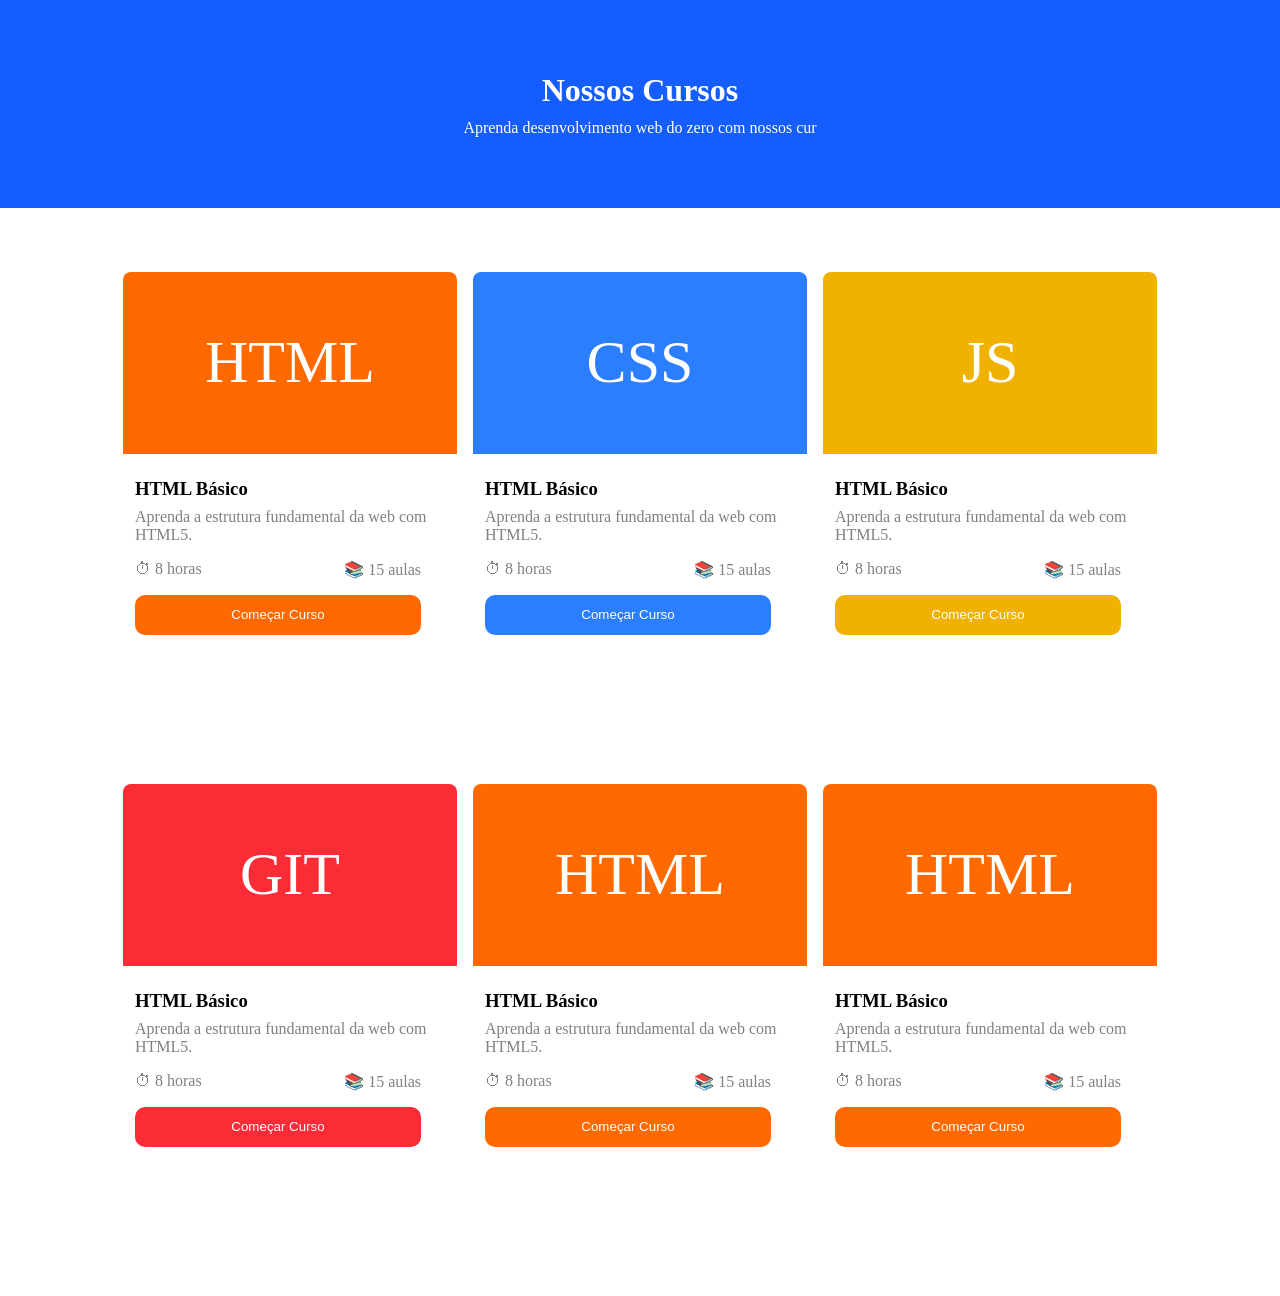
==== cursos.html @ 12e11ce9 "feat: adicionada pagina html e css" ====
<!doctype html>
<html lang="en">
  <head>
    <meta charset="UTF-8" />
    <meta name="viewport" content="width=device-width, initial-scale=1.0" />
    <title>cursos</title>
    <link rel="stylesheet" href="cursos.css" />
  </head>
  <body>
    <div class="tittle">
      <h1>Nossos Cursos</h1>
      <p>Aprenda desenvolvimento web do zero com nossos cur</p>
    </div>
    <div class="cards">
      <div class="cardsalign">
        <div class="card">
          <div class="bg html"><p>HTML</p></div>
          <div class="descs">
            <h3>HTML Básico</h3>
            <p class="desc">
              Aprenda a estrutura fundamental da web com HTML5.
            </p>
            <div class="details">
              <p>⏱ 8 horas</p>
              <p>📚 15 aulas</p>
            </div>
            <button class="html btn">Começar Curso</button>
          </div>
        </div>
        <div class="card">
          <div class="bg css"><p>CSS</p></div>
          <div class="descs">
            <h3>HTML Básico</h3>
            <p class="desc">
              Aprenda a estrutura fundamental da web com HTML5.
            </p>
            <div class="details">
              <p>⏱ 8 horas</p>
              <p>📚 15 aulas</p>
            </div>
            <button class="css btn">Começar Curso</button>
          </div>
        </div>
        <div class="card">
          <div class="bg js"><p>JS</p></div>
          <div class="descs">
            <h3>HTML Básico</h3>
            <p class="desc">
              Aprenda a estrutura fundamental da web com HTML5.
            </p>
            <div class="details">
              <p>⏱ 8 horas</p>
              <p>📚 15 aulas</p>
            </div>
            <button class="js btn">Começar Curso</button>
          </div>
        </div>
      </div>
      <div class="cardsalign">
        <div class="card">
          <div class="bg git"><p>GIT</p></div>
          <div class="descs">
            <h3>HTML Básico</h3>
            <p class="desc">
              Aprenda a estrutura fundamental da web com HTML5.
            </p>
            <div class="details">
              <p>⏱ 8 horas</p>
              <p>📚 15 aulas</p>
            </div>
            <button class="git btn">Começar Curso</button>
          </div>
        </div>
        <div class="card">
          <div class="bg html"><p>HTML</p></div>
          <div class="descs">
            <h3>HTML Básico</h3>
            <p class="desc">
              Aprenda a estrutura fundamental da web com HTML5.
            </p>
            <div class="details">
              <p>⏱ 8 horas</p>
              <p>📚 15 aulas</p>
            </div>
            <button class="html btn">Começar Curso</button>
          </div>
        </div>
        <div class="card">
          <div class="bg html"><p>HTML</p></div>
          <div class="descs">
            <h3>HTML Básico</h3>
            <p class="desc">
              Aprenda a estrutura fundamental da web com HTML5.
            </p>
            <div class="details">
              <p>⏱ 8 horas</p>
              <p>📚 15 aulas</p>
            </div>
            <button class="html btn">Começar Curso</button>
          </div>
        </div>
      </div>
    </div>
  </body>
</html>
---- cursos.css ----
*{
    box-sizing: border-box;
    margin: 0px;
    padding: 0px;
}

body{
    width: 100%;
    height: 100vh;
}

.tittle{
    display: flex;
    justify-content: center;
    align-items: center;
    background-color: #155DFC;
    color: white;
    flex-direction: column;
    gap: 10px;
    width: 100%;
    height: 208px;
}

.cards{
    display: flex;
    justify-content: center;
    align-items: center;
    flex-direction: column;
    width: 100%;
    height: 1024px;
    margin-top: 64px;
}
.cardsalign{
    display: flex;
    height: 100%;
    gap: 16px;
}

.card{
    display: flex;
    justify-content: center;
    align-items: center;
    flex-direction: column;
    width: 334px;
    height: 444px;
}

.bg{
    display: flex;
    justify-content: center;
    align-items: center;
    width: 334px;
    height: 192px;
    border-radius: 8px 8px 0px 0px;
    color: white;
}
.html{
    background: #FF6900;
}
.css{
    background: #2B7FFF;
}

.js{
    background: #F0B100;
}
.git{
    background: #FB2C36;
}

.bg p{
    font-size: 60px;
}

.descs{
    display: flex;
    flex-direction: column;
    width: 334px;
    height: 252px;
    margin-top: 24px;
    margin-left: 24px;
}

.desc{
    margin-top: 8px;
    color: gray;
}

.details{
    display: flex;
    justify-content: space-between;
    margin: 16px 0px 16px 0px;
    color: gray;
    width: 286px;
}

.btn{
    margin-bottom: 24px;
    color: white;
    height: 40px;
    width: 286px;
    border-radius: 10px;
    border: none;
}
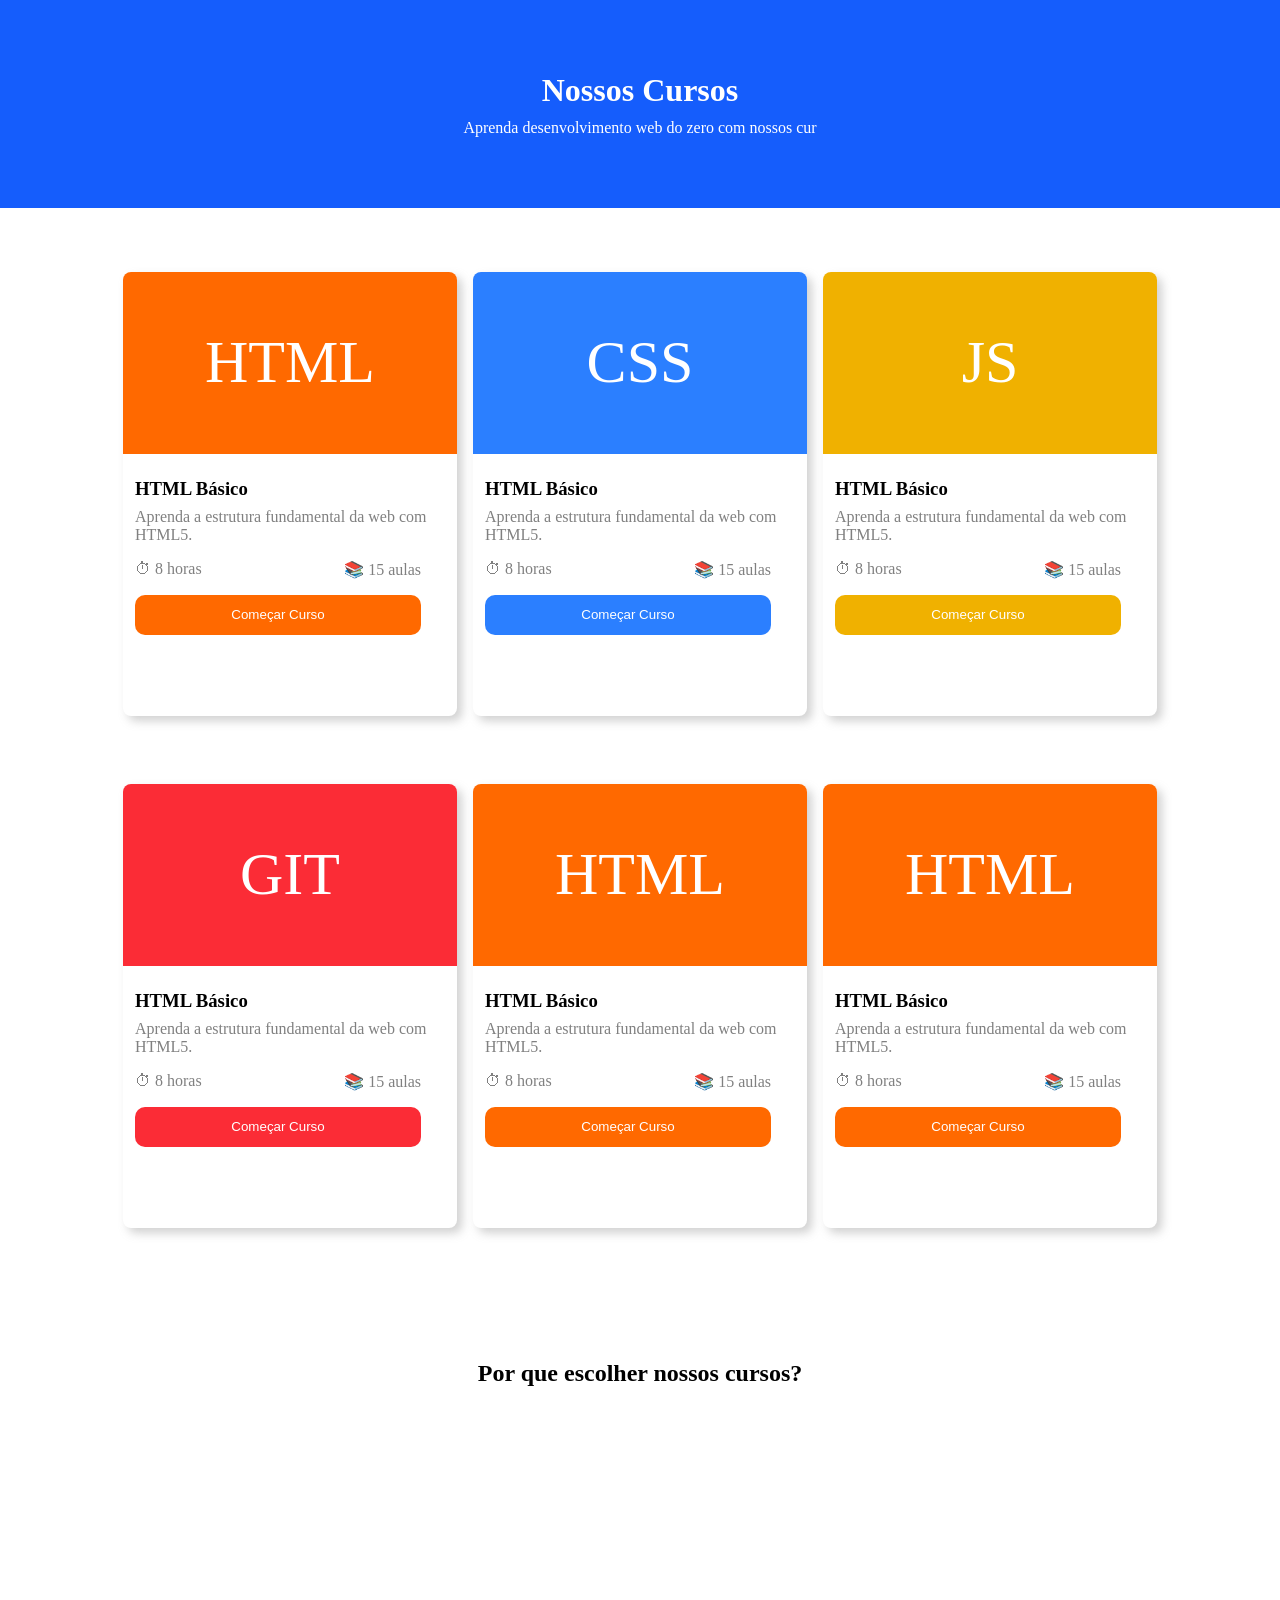
==== commit b23edec1: "style:quase finalizada estilizacao da pagina cursos" ====
--- a/cursos.html
+++ b/cursos.html
@@ -101,5 +101,14 @@
         </div>
       </div>
     </div>
+
+    <div class="why">
+      <h2 style="margin-bottom: 48px">Por que escolher nossos cursos?</h2>
+      <div>
+        <div></div>
+        <div></div>
+      </div>
+      
+    </div>
   </body>
 </html>
--- a/cursos.css
+++ b/cursos.css
@@ -43,6 +43,8 @@
     flex-direction: column;
     width: 334px;
     height: 444px;
+    box-shadow: 5px 5px 10px #88888862;
+    border-radius: 8px;
 }
 
 .bg{
@@ -103,4 +105,11 @@
     border: none;
 }
 
+.why{
+    display: flex;
+    justify-content: center;
+    width: 100%;
+    height: 388px;
+    padding: 64px 0px 64px 0px;
+}
  
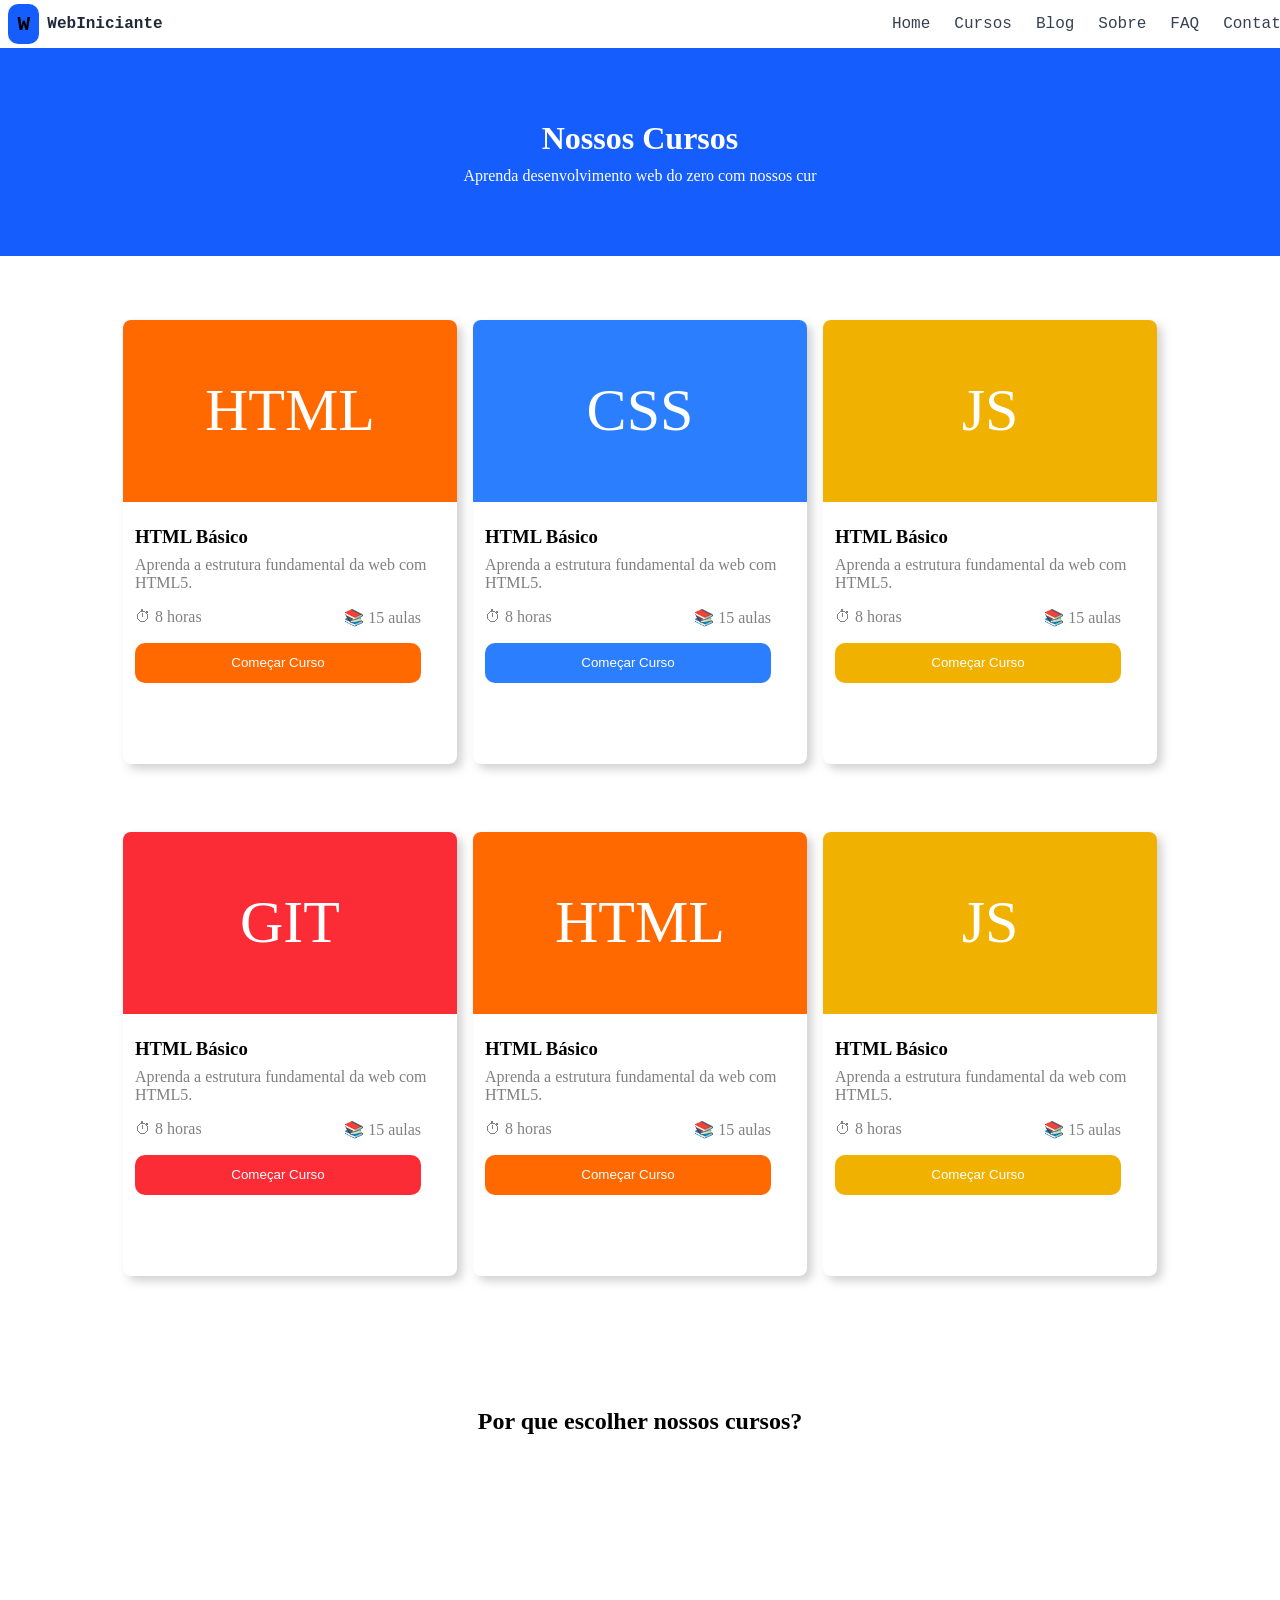
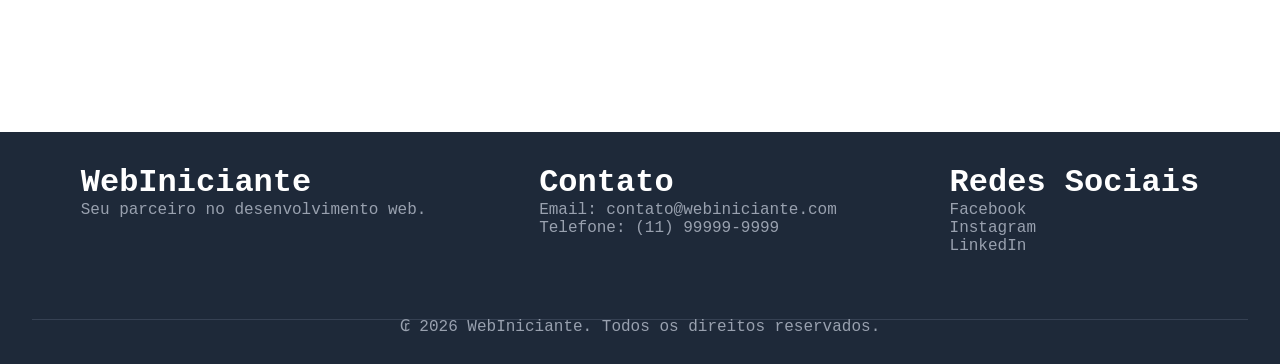
==== commit 7a30bd1e: "fix: ajustando conflitos" ====
--- a/cursos.html
+++ b/cursos.html
@@ -4,111 +4,153 @@
     <meta charset="UTF-8" />
     <meta name="viewport" content="width=device-width, initial-scale=1.0" />
     <title>cursos</title>
-    <link rel="stylesheet" href="cursos.css" />
+    <link rel="stylesheet" href="style.css" />
   </head>
   <body>
-    <div class="tittle">
-      <h1>Nossos Cursos</h1>
-      <p>Aprenda desenvolvimento web do zero com nossos cur</p>
-    </div>
-    <div class="cards">
-      <div class="cardsalign">
-        <div class="card">
-          <div class="bg html"><p>HTML</p></div>
-          <div class="descs">
-            <h3>HTML Básico</h3>
-            <p class="desc">
-              Aprenda a estrutura fundamental da web com HTML5.
-            </p>
-            <div class="details">
-              <p>⏱ 8 horas</p>
-              <p>📚 15 aulas</p>
+    <header>
+      <div id="text-hf">
+        <h1 id="text1-hf">W</h1>
+        <p id="text2-hf">WebIniciante</p>
+      </div>
+
+      <div id="text3-hf">
+        <p>Home</p>
+        <p>Cursos</p>
+        <p>Blog</p>
+        <p>Sobre</p>
+        <p>FAQ</p>
+        <p>Contato</p>
+      </div>
+    </header>
+    <div>
+      <div class="tittle-cursos">
+        <h1>Nossos Cursos</h1>
+        <p>Aprenda desenvolvimento web do zero com nossos cur</p>
+      </div>
+      <div class="cards-cursos">
+        <div class="cardsalign-cursos">
+          <div class="card-cursos">
+            <div class="bg-cursos html-cursos"><p>HTML</p></div>
+            <div class="descs-cursos">
+              <h3>HTML Básico</h3>
+              <p class="desc-cursos">
+                Aprenda a estrutura fundamental da web com HTML5.
+              </p>
+              <div class="details-cursos">
+                <p>⏱ 8 horas</p>
+                <p>📚 15 aulas</p>
+              </div>
+              <button class="html-cursos btn-cursos">Começar Curso</button>
             </div>
-            <button class="html btn">Começar Curso</button>
+          </div>
+          <div class="card-cursos">
+            <div class="bg-cursos css-cursos"><p>CSS</p></div>
+            <div class="descs-cursos">
+              <h3>HTML Básico</h3>
+              <p class="desc-cursos">
+                Aprenda a estrutura fundamental da web com HTML5.
+              </p>
+              <div class="details-cursos">
+                <p>⏱ 8 horas</p>
+                <p>📚 15 aulas</p>
+              </div>
+              <button class="css-cursos btn-cursos">Começar Curso</button>
+            </div>
+          </div>
+          <div class="card-cursos">
+            <div class="bg-cursos js-cursos"><p>JS</p></div>
+            <div class="descs-cursos">
+              <h3>HTML Básico</h3>
+              <p class="desc-cursos">
+                Aprenda a estrutura fundamental da web com HTML5.
+              </p>
+              <div class="details-cursos">
+                <p>⏱ 8 horas</p>
+                <p>📚 15 aulas</p>
+              </div>
+              <button class="js-cursos btn-cursos">Começar Curso</button>
+            </div>
           </div>
         </div>
-        <div class="card">
-          <div class="bg css"><p>CSS</p></div>
-          <div class="descs">
-            <h3>HTML Básico</h3>
-            <p class="desc">
-              Aprenda a estrutura fundamental da web com HTML5.
-            </p>
-            <div class="details">
-              <p>⏱ 8 horas</p>
-              <p>📚 15 aulas</p>
+        <div class="cardsalign-cursos">
+          <div class="card-cursos">
+            <div class="bg-cursos git-cursos"><p>GIT</p></div>
+            <div class="descs-cursos">
+              <h3>HTML Básico</h3>
+              <p class="desc-cursos">
+                Aprenda a estrutura fundamental da web com HTML5.
+              </p>
+              <div class="details-cursos">
+                <p>⏱ 8 horas</p>
+                <p>📚 15 aulas</p>
+              </div>
+              <button class="git-cursos btn-cursos">Começar Curso</button>
             </div>
-            <button class="css btn">Começar Curso</button>
           </div>
-        </div>
-        <div class="card">
-          <div class="bg js"><p>JS</p></div>
-          <div class="descs">
-            <h3>HTML Básico</h3>
-            <p class="desc">
-              Aprenda a estrutura fundamental da web com HTML5.
-            </p>
-            <div class="details">
-              <p>⏱ 8 horas</p>
-              <p>📚 15 aulas</p>
+          <div class="card-cursos">
+            <div class="bg-cursos html-cursos"><p>HTML</p></div>
+            <div class="descs-cursos">
+              <h3>HTML Básico</h3>
+              <p class="desc-cursos">
+                Aprenda a estrutura fundamental da web com HTML5.
+              </p>
+              <div class="details-cursos">
+                <p>⏱ 8 horas</p>
+                <p>📚 15 aulas</p>
+              </div>
+              <button class="html-cursos btn-cursos">Começar Curso</button>
             </div>
-            <button class="js btn">Começar Curso</button>
+          </div>
+          <div class="card-cursos">
+            <div class="bg-cursos js-cursos"><p>JS</p></div>
+            <div class="descs-cursos">
+              <h3>HTML Básico</h3>
+              <p class="desc-cursos">
+                Aprenda a estrutura fundamental da web com HTML5.
+              </p>
+              <div class="details-cursos">
+                <p>⏱ 8 horas</p>
+                <p>📚 15 aulas</p>
+              </div>
+              <button class="js-cursos btn-cursos">Começar Curso</button>
+            </div>
           </div>
         </div>
       </div>
-      <div class="cardsalign">
-        <div class="card">
-          <div class="bg git"><p>GIT</p></div>
-          <div class="descs">
-            <h3>HTML Básico</h3>
-            <p class="desc">
-              Aprenda a estrutura fundamental da web com HTML5.
-            </p>
-            <div class="details">
-              <p>⏱ 8 horas</p>
-              <p>📚 15 aulas</p>
-            </div>
-            <button class="git btn">Começar Curso</button>
-          </div>
-        </div>
-        <div class="card">
-          <div class="bg html"><p>HTML</p></div>
-          <div class="descs">
-            <h3>HTML Básico</h3>
-            <p class="desc">
-              Aprenda a estrutura fundamental da web com HTML5.
-            </p>
-            <div class="details">
-              <p>⏱ 8 horas</p>
-              <p>📚 15 aulas</p>
-            </div>
-            <button class="html btn">Começar Curso</button>
-          </div>
-        </div>
-        <div class="card">
-          <div class="bg html"><p>HTML</p></div>
-          <div class="descs">
-            <h3>HTML Básico</h3>
-            <p class="desc">
-              Aprenda a estrutura fundamental da web com HTML5.
-            </p>
-            <div class="details">
-              <p>⏱ 8 horas</p>
-              <p>📚 15 aulas</p>
-            </div>
-            <button class="html btn">Começar Curso</button>
-          </div>
+
+      <div class="why-cursos">
+        <h2 style="margin-bottom: 48px">Por que escolher nossos cursos?</h2>
+        <div>
+          <div></div>
+          <div></div>
         </div>
       </div>
     </div>
 
-    <div class="why">
-      <h2 style="margin-bottom: 48px">Por que escolher nossos cursos?</h2>
-      <div>
-        <div></div>
-        <div></div>
+    <footer>
+      <div class="container-hf">
+        <div id="box1-hf">
+          <h1 class="title-hf">WebIniciante</h1>
+          <p>Seu parceiro no desenvolvimento web.</p>
+        </div>
+
+        <div id="box2-hf">
+          <h1 class="title-hf">Contato</h1>
+          <p>Email: contato@webiniciante.com</p>
+          <p>Telefone: (11) 99999-9999</p>
+        </div>
+
+        <div id="box3-hf">
+          <h1 class="title-hf">Redes Sociais</h1>
+          <p>Facebook</p>
+          <p>Instagram</p>
+          <p>LinkedIn</p>
+        </div>
       </div>
-      
-    </div>
+
+      <div id="box4-hf">
+        <p>₢ 2026 WebIniciante. Todos os direitos reservados.</p>
+      </div>
+    </footer>
   </body>
 </html>
--- a/style.css
+++ b/style.css
@@ -0,0 +1,13 @@
+@import url('/cursos.css');
+@import url('styleh&f.css');
+@import url('/sobreNos.css');
+
+* {
+  margin: 0;
+  padding: 0;
+  box-sizing: border-box;
+}
+body {
+  width: 100%;
+  height: 100vh;
+}
